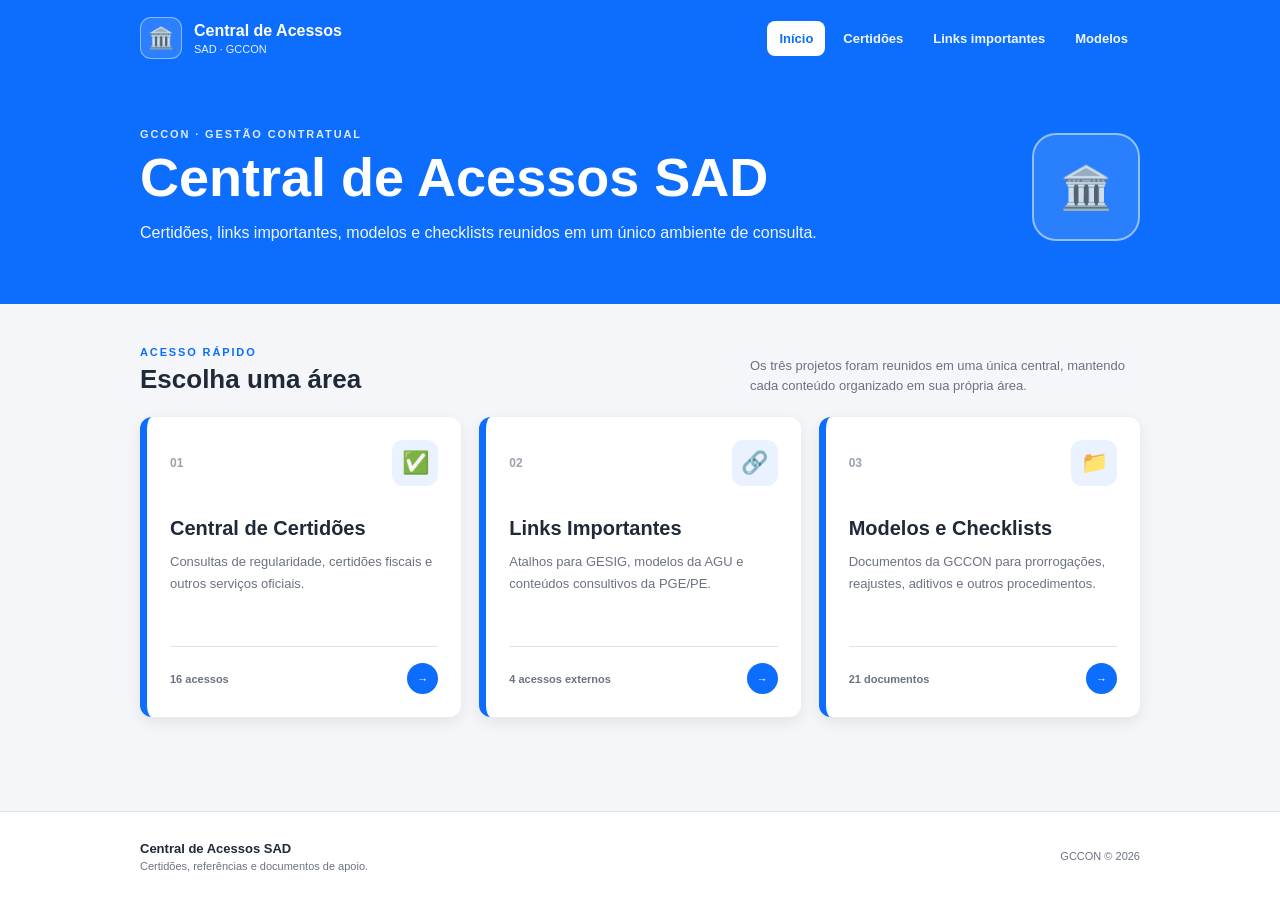
==== index.html @ d299681a "Add files via upload" ====
<!DOCTYPE html><html lang="pt-BR"><head><meta charset="UTF-8"><meta name="viewport" content="width=device-width,initial-scale=1.0"><meta name="description" content="Central unificada de acessos SAD."><title>Central de Acessos SAD</title><link rel="stylesheet" href="style.css"></head><body><header class="site-header"><div class="page-width header-inner"><a class="brand" href="index.html"><span class="brand-icon">🏛️</span><span><strong>Central de Acessos</strong><small>SAD · GCCON</small></span></a><nav class="main-nav" aria-label="Navegação principal"><a class="active" href="index.html">Início</a><a  href="certidoes.html">Certidões</a><a  href="links-importantes.html">Links importantes</a><a  href="modelos.html">Modelos</a></nav></div></header><main><section class="hero"><div class="page-width hero-inner"><div><span class="eyebrow">GCCON · Gestão Contratual</span><h1>Central de Acessos SAD</h1><p>Certidões, links importantes, modelos e checklists reunidos em um único ambiente de consulta.</p></div><div class="hero-mark" aria-hidden="true">🏛️</div></div></section><section class="page-width home-content"><div class="section-heading"><div><span class="eyebrow">Acesso rápido</span><h2>Escolha uma área</h2></div><p>Os três projetos foram reunidos em uma única central, mantendo cada conteúdo organizado em sua própria área.</p></div><div class="project-grid">
<a class="project-card" href="certidoes.html"><div class="project-top"><span class="project-number">01</span><span class="icon-box">✅</span></div><div class="project-body"><h3>Central de Certidões</h3><p>Consultas de regularidade, certidões fiscais e outros serviços oficiais.</p></div><div class="project-footer"><span>16 acessos</span><span class="round-arrow">→</span></div></a>
<a class="project-card" href="links-importantes.html"><div class="project-top"><span class="project-number">02</span><span class="icon-box">🔗</span></div><div class="project-body"><h3>Links Importantes</h3><p>Atalhos para GESIG, modelos da AGU e conteúdos consultivos da PGE/PE.</p></div><div class="project-footer"><span>4 acessos externos</span><span class="round-arrow">→</span></div></a>
<a class="project-card" href="modelos.html"><div class="project-top"><span class="project-number">03</span><span class="icon-box">📁</span></div><div class="project-body"><h3>Modelos e Checklists</h3><p>Documentos da GCCON para prorrogações, reajustes, aditivos e outros procedimentos.</p></div><div class="project-footer"><span>21 documentos</span><span class="round-arrow">→</span></div></a>
</div></section></main><footer class="site-footer"><div class="page-width footer-inner"><div><strong>Central de Acessos SAD</strong><span>Certidões, referências e documentos de apoio.</span></div><div>GCCON © 2026</div></div></footer></body></html>
---- style.css ----
:root{
  --blue:#0d6efd; --blue-dark:#0a58ca; --blue-soft:#eaf2ff;
  --bg:#f4f6fa; --surface:#fff; --text:#1f2937; --muted:#6b7280;
  --line:#dce3ed; --shadow:0 5px 15px rgba(0,0,0,.08);
  --shadow-hover:0 8px 20px rgba(13,110,253,.22);
}
*{box-sizing:border-box;margin:0;padding:0}
html{scroll-behavior:smooth}
body{min-height:100vh;display:flex;flex-direction:column;background:var(--bg);color:var(--text);font-family:"Segoe UI",Arial,sans-serif}
a{color:inherit;text-decoration:none}.page-width{width:min(1000px,calc(100% - 40px));margin-inline:auto}
.site-header{background:var(--blue);color:#fff}.header-inner{min-height:76px;display:flex;align-items:center;justify-content:space-between;gap:24px}.brand{display:flex;align-items:center;gap:12px}.brand-icon{width:42px;height:42px;display:grid;place-items:center;border:1px solid rgba(255,255,255,.45);border-radius:11px;background:rgba(255,255,255,.13);font-size:21px}.brand strong,.brand small{display:block}.brand strong{font-size:16px}.brand small{margin-top:3px;font-size:11px;opacity:.9}.main-nav{display:flex;gap:6px;align-items:center}.main-nav a{padding:10px 12px;border-radius:8px;color:#eef5ff;font-size:13px;font-weight:700;transition:.2s}.main-nav a:hover,.main-nav a.active{background:#fff;color:var(--blue)}
main{flex:1}.hero{background:var(--blue);color:#fff;padding:52px 0 58px}.hero-inner{display:flex;align-items:center;justify-content:space-between;gap:36px}.eyebrow{display:block;font-size:11px;font-weight:800;letter-spacing:.17em;text-transform:uppercase;color:var(--blue)}.hero .eyebrow{color:#dceaff}.hero h1{font-size:clamp(36px,5vw,54px);line-height:1.05;margin:9px 0 14px}.hero p{max-width:700px;font-size:16px;line-height:1.65;opacity:.94}.hero-mark{width:108px;height:108px;flex:0 0 auto;display:grid;place-items:center;border:2px solid rgba(255,255,255,.5);border-radius:24px;background:rgba(255,255,255,.12);font-size:42px}
.home-content,.listing-section,.documents-section{padding:42px 0 68px}.section-heading{display:flex;align-items:end;justify-content:space-between;gap:24px;margin-bottom:22px}.section-heading h2{font-size:26px;margin-top:6px}.section-heading p{max-width:390px;color:var(--muted);font-size:13px;line-height:1.5}.project-grid{display:grid;grid-template-columns:repeat(3,minmax(0,1fr));gap:18px}.project-card{min-height:300px;padding:23px;display:flex;flex-direction:column;background:#fff;border-radius:12px;border-left:7px solid var(--blue);box-shadow:var(--shadow);transition:.2s}.project-card:hover{transform:translateY(-4px);background:var(--blue);color:#fff;box-shadow:var(--shadow-hover)}.project-top,.project-footer,.service-top,.group-heading,.download-row,.download-info{display:flex;align-items:center}.project-top,.project-footer,.service-top,.group-heading,.download-row{justify-content:space-between;gap:14px}.project-number{font-size:12px;font-weight:800;color:#9ca3af}.icon-box{width:46px;height:46px;display:grid;place-items:center;border-radius:11px;background:var(--blue-soft);font-size:22px}.project-card:hover .icon-box{background:#fff}.project-body{margin:31px 0 24px}.project-card h3{font-size:20px;margin-bottom:11px}.project-card p{font-size:13px;line-height:1.65;color:var(--muted)}.project-card:hover p,.project-card:hover .project-number,.project-card:hover .project-footer{color:#eaf2ff}.project-footer{margin-top:auto;padding-top:16px;border-top:1px solid var(--line);font-size:11px;color:var(--muted);font-weight:700}.project-card:hover .project-footer{border-color:rgba(255,255,255,.3)}.round-arrow{width:31px;height:31px;display:grid;place-items:center;border-radius:50%;background:var(--blue);color:#fff}.project-card:hover .round-arrow{background:#fff;color:var(--blue)}
.page-intro{background:var(--blue);color:#fff;padding:31px 0 44px}.back-link{display:inline-block;margin-bottom:28px;color:#eaf2ff;font-size:12px;font-weight:700}.page-intro-row{display:flex;align-items:end;justify-content:space-between;gap:30px}.page-intro h1{font-size:clamp(34px,5vw,47px);margin:8px 0 12px}.page-intro p{max-width:690px;line-height:1.6;opacity:.93}.page-intro .eyebrow{color:#dceaff}.stat{padding:12px 15px;border:1px solid rgba(255,255,255,.45);border-radius:10px;background:rgba(255,255,255,.12);font-size:12px;font-weight:800;white-space:nowrap}
.listing-heading{display:flex;align-items:center;justify-content:space-between;gap:20px;margin-bottom:20px}.listing-heading p{color:var(--muted);font-size:12px}.service-grid{display:grid;grid-template-columns:repeat(2,minmax(0,1fr));gap:16px}.service-grid.three{grid-template-columns:repeat(3,minmax(0,1fr))}.service-card{min-height:250px;padding:20px;display:flex;flex-direction:column;background:#fff;border-radius:12px;border-left:7px solid var(--blue);box-shadow:var(--shadow);transition:.2s}.service-card:hover{transform:translateY(-3px);box-shadow:var(--shadow-hover)}.category-pill{padding:6px 9px;border:1px solid #cfe0f8;border-radius:999px;background:#f8fbff;color:var(--muted);font-size:9px;font-weight:800}.service-body{margin:21px 0 18px}.service-card h2{font-size:17px;margin-bottom:9px}.service-card p{color:var(--muted);font-size:13px;line-height:1.55}.action-button,.download-button{margin-top:auto;min-height:42px;padding:10px 14px;display:flex;align-items:center;justify-content:center;gap:7px;border:2px solid var(--blue);border-radius:9px;color:var(--blue);font-size:12px;font-weight:800;transition:.2s}.action-button:hover,.download-button:hover{background:var(--blue);color:#fff}.other-services{margin-top:30px}.other-services h2{font-size:21px;margin-bottom:14px}.other-group{margin-top:26px}.other-group h3{font-size:17px;margin-bottom:12px;color:var(--blue-dark)}
.documents-section{display:grid;gap:28px}.document-group{padding:21px;background:#fff;border-radius:14px;border:1px solid var(--line);box-shadow:var(--shadow)}.group-heading{margin-bottom:16px}.group-heading h2{font-size:20px}.count-pill{padding:6px 9px;border-radius:999px;background:var(--blue-soft);color:var(--blue);font-size:10px;font-weight:800}.download-list{display:grid;gap:10px}.download-row{min-height:76px;padding:13px 14px;border:1px solid #e5e7eb;border-radius:10px;background:#fbfdff}.download-info{min-width:0;gap:12px}.file-icon{width:39px;height:39px;display:grid;place-items:center;flex:0 0 auto;border-radius:9px;background:var(--blue-soft);font-size:18px}.download-row h3{font-size:13px;line-height:1.35;margin-bottom:4px}.file-type{color:var(--blue);font-size:9px;font-weight:800}.download-button{min-width:104px;margin:0;flex:0 0 auto}
.site-footer{margin-top:auto;background:#fff;border-top:1px solid var(--line)}.footer-inner{min-height:88px;display:flex;align-items:center;justify-content:space-between;gap:20px;color:var(--muted);font-size:11px}.footer-inner strong,.footer-inner span{display:block}.footer-inner strong{color:var(--text);font-size:13px;margin-bottom:4px}
@media(max-width:850px){.header-inner{padding:13px 0;align-items:flex-start;flex-direction:column}.main-nav{width:100%;overflow-x:auto}.main-nav a{white-space:nowrap}.project-grid,.service-grid.three{grid-template-columns:repeat(2,minmax(0,1fr))}.project-card:last-child{grid-column:1/-1}.hero-mark{display:none}}
@media(max-width:620px){.page-width{width:min(100% - 24px,1000px)}.hero{padding:38px 0 43px}.hero h1{font-size:37px}.section-heading,.listing-heading,.page-intro-row{align-items:flex-start;flex-direction:column}.project-grid,.service-grid,.service-grid.three{grid-template-columns:1fr}.project-card:last-child{grid-column:auto}.download-row{align-items:stretch;flex-direction:column}.download-button{width:100%}.footer-inner{padding:21px 0;align-items:flex-start;flex-direction:column;justify-content:center}}
@media(prefers-reduced-motion:reduce){*{scroll-behavior:auto!important;transition:none!important}}
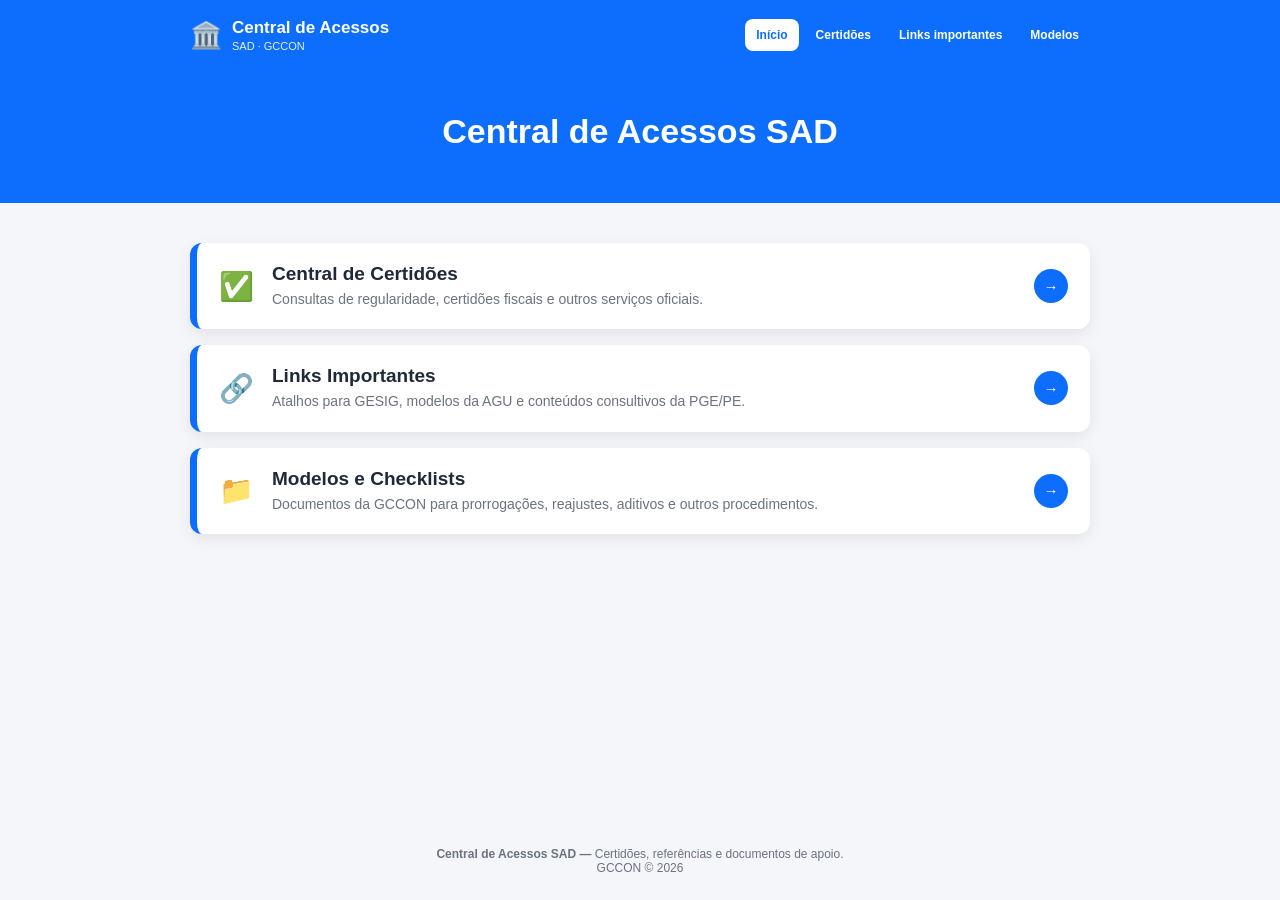
==== commit 28d6a8d7: "Add files via upload" ====
--- a/index.html
+++ b/index.html
@@ -1,4 +1,4 @@
-<!DOCTYPE html><html lang="pt-BR"><head><meta charset="UTF-8"><meta name="viewport" content="width=device-width,initial-scale=1.0"><meta name="description" content="Central unificada de acessos SAD."><title>Central de Acessos SAD</title><link rel="stylesheet" href="style.css"></head><body><header class="site-header"><div class="page-width header-inner"><a class="brand" href="index.html"><span class="brand-icon">🏛️</span><span><strong>Central de Acessos</strong><small>SAD · GCCON</small></span></a><nav class="main-nav" aria-label="Navegação principal"><a class="active" href="index.html">Início</a><a  href="certidoes.html">Certidões</a><a  href="links-importantes.html">Links importantes</a><a  href="modelos.html">Modelos</a></nav></div></header><main><section class="hero"><div class="page-width hero-inner"><div><span class="eyebrow">GCCON · Gestão Contratual</span><h1>Central de Acessos SAD</h1><p>Certidões, links importantes, modelos e checklists reunidos em um único ambiente de consulta.</p></div><div class="hero-mark" aria-hidden="true">🏛️</div></div></section><section class="page-width home-content"><div class="section-heading"><div><span class="eyebrow">Acesso rápido</span><h2>Escolha uma área</h2></div><p>Os três projetos foram reunidos em uma única central, mantendo cada conteúdo organizado em sua própria área.</p></div><div class="project-grid">
+<!DOCTYPE html><html lang="pt-BR"><head><meta charset="UTF-8"><meta name="viewport" content="width=device-width,initial-scale=1.0"><meta name="description" content="Central unificada de acessos SAD."><title>Central de Acessos SAD</title><link rel="stylesheet" href="style.css"></head><body><header class="site-header"><div class="page-width header-inner"><a class="brand" href="index.html"><span class="brand-icon">🏛️</span><span><strong>Central de Acessos</strong><small>SAD · GCCON</small></span></a><nav class="main-nav" aria-label="Navegação principal"><a class="active" href="index.html">Início</a><a  href="certidoes.html">Certidões</a><a  href="links-importantes.html">Links importantes</a><a  href="modelos.html">Modelos</a></nav></div></header><main><section class="hero"><div class="page-width hero-inner"><div><span class="eyebrow">GCCON · Gestão Contratual</span><h1>Central de Acessos SAD</h1></div><div class="hero-mark" aria-hidden="true">🏛️</div></div></section><section class="page-width home-content"><div class="project-grid">
 <a class="project-card" href="certidoes.html"><div class="project-top"><span class="project-number">01</span><span class="icon-box">✅</span></div><div class="project-body"><h3>Central de Certidões</h3><p>Consultas de regularidade, certidões fiscais e outros serviços oficiais.</p></div><div class="project-footer"><span>16 acessos</span><span class="round-arrow">→</span></div></a>
 <a class="project-card" href="links-importantes.html"><div class="project-top"><span class="project-number">02</span><span class="icon-box">🔗</span></div><div class="project-body"><h3>Links Importantes</h3><p>Atalhos para GESIG, modelos da AGU e conteúdos consultivos da PGE/PE.</p></div><div class="project-footer"><span>4 acessos externos</span><span class="round-arrow">→</span></div></a>
 <a class="project-card" href="modelos.html"><div class="project-top"><span class="project-number">03</span><span class="icon-box">📁</span></div><div class="project-body"><h3>Modelos e Checklists</h3><p>Documentos da GCCON para prorrogações, reajustes, aditivos e outros procedimentos.</p></div><div class="project-footer"><span>21 documentos</span><span class="round-arrow">→</span></div></a>
--- a/style.css
+++ b/style.css
@@ -1,21 +1,11 @@
-
-:root{
-  --blue:#0d6efd; --blue-dark:#0a58ca; --blue-soft:#eaf2ff;
-  --bg:#f4f6fa; --surface:#fff; --text:#1f2937; --muted:#6b7280;
-  --line:#dce3ed; --shadow:0 5px 15px rgba(0,0,0,.08);
-  --shadow-hover:0 8px 20px rgba(13,110,253,.22);
-}
-*{box-sizing:border-box;margin:0;padding:0}
-html{scroll-behavior:smooth}
-body{min-height:100vh;display:flex;flex-direction:column;background:var(--bg);color:var(--text);font-family:"Segoe UI",Arial,sans-serif}
-a{color:inherit;text-decoration:none}.page-width{width:min(1000px,calc(100% - 40px));margin-inline:auto}
-.site-header{background:var(--blue);color:#fff}.header-inner{min-height:76px;display:flex;align-items:center;justify-content:space-between;gap:24px}.brand{display:flex;align-items:center;gap:12px}.brand-icon{width:42px;height:42px;display:grid;place-items:center;border:1px solid rgba(255,255,255,.45);border-radius:11px;background:rgba(255,255,255,.13);font-size:21px}.brand strong,.brand small{display:block}.brand strong{font-size:16px}.brand small{margin-top:3px;font-size:11px;opacity:.9}.main-nav{display:flex;gap:6px;align-items:center}.main-nav a{padding:10px 12px;border-radius:8px;color:#eef5ff;font-size:13px;font-weight:700;transition:.2s}.main-nav a:hover,.main-nav a.active{background:#fff;color:var(--blue)}
-main{flex:1}.hero{background:var(--blue);color:#fff;padding:52px 0 58px}.hero-inner{display:flex;align-items:center;justify-content:space-between;gap:36px}.eyebrow{display:block;font-size:11px;font-weight:800;letter-spacing:.17em;text-transform:uppercase;color:var(--blue)}.hero .eyebrow{color:#dceaff}.hero h1{font-size:clamp(36px,5vw,54px);line-height:1.05;margin:9px 0 14px}.hero p{max-width:700px;font-size:16px;line-height:1.65;opacity:.94}.hero-mark{width:108px;height:108px;flex:0 0 auto;display:grid;place-items:center;border:2px solid rgba(255,255,255,.5);border-radius:24px;background:rgba(255,255,255,.12);font-size:42px}
-.home-content,.listing-section,.documents-section{padding:42px 0 68px}.section-heading{display:flex;align-items:end;justify-content:space-between;gap:24px;margin-bottom:22px}.section-heading h2{font-size:26px;margin-top:6px}.section-heading p{max-width:390px;color:var(--muted);font-size:13px;line-height:1.5}.project-grid{display:grid;grid-template-columns:repeat(3,minmax(0,1fr));gap:18px}.project-card{min-height:300px;padding:23px;display:flex;flex-direction:column;background:#fff;border-radius:12px;border-left:7px solid var(--blue);box-shadow:var(--shadow);transition:.2s}.project-card:hover{transform:translateY(-4px);background:var(--blue);color:#fff;box-shadow:var(--shadow-hover)}.project-top,.project-footer,.service-top,.group-heading,.download-row,.download-info{display:flex;align-items:center}.project-top,.project-footer,.service-top,.group-heading,.download-row{justify-content:space-between;gap:14px}.project-number{font-size:12px;font-weight:800;color:#9ca3af}.icon-box{width:46px;height:46px;display:grid;place-items:center;border-radius:11px;background:var(--blue-soft);font-size:22px}.project-card:hover .icon-box{background:#fff}.project-body{margin:31px 0 24px}.project-card h3{font-size:20px;margin-bottom:11px}.project-card p{font-size:13px;line-height:1.65;color:var(--muted)}.project-card:hover p,.project-card:hover .project-number,.project-card:hover .project-footer{color:#eaf2ff}.project-footer{margin-top:auto;padding-top:16px;border-top:1px solid var(--line);font-size:11px;color:var(--muted);font-weight:700}.project-card:hover .project-footer{border-color:rgba(255,255,255,.3)}.round-arrow{width:31px;height:31px;display:grid;place-items:center;border-radius:50%;background:var(--blue);color:#fff}.project-card:hover .round-arrow{background:#fff;color:var(--blue)}
-.page-intro{background:var(--blue);color:#fff;padding:31px 0 44px}.back-link{display:inline-block;margin-bottom:28px;color:#eaf2ff;font-size:12px;font-weight:700}.page-intro-row{display:flex;align-items:end;justify-content:space-between;gap:30px}.page-intro h1{font-size:clamp(34px,5vw,47px);margin:8px 0 12px}.page-intro p{max-width:690px;line-height:1.6;opacity:.93}.page-intro .eyebrow{color:#dceaff}.stat{padding:12px 15px;border:1px solid rgba(255,255,255,.45);border-radius:10px;background:rgba(255,255,255,.12);font-size:12px;font-weight:800;white-space:nowrap}
-.listing-heading{display:flex;align-items:center;justify-content:space-between;gap:20px;margin-bottom:20px}.listing-heading p{color:var(--muted);font-size:12px}.service-grid{display:grid;grid-template-columns:repeat(2,minmax(0,1fr));gap:16px}.service-grid.three{grid-template-columns:repeat(3,minmax(0,1fr))}.service-card{min-height:250px;padding:20px;display:flex;flex-direction:column;background:#fff;border-radius:12px;border-left:7px solid var(--blue);box-shadow:var(--shadow);transition:.2s}.service-card:hover{transform:translateY(-3px);box-shadow:var(--shadow-hover)}.category-pill{padding:6px 9px;border:1px solid #cfe0f8;border-radius:999px;background:#f8fbff;color:var(--muted);font-size:9px;font-weight:800}.service-body{margin:21px 0 18px}.service-card h2{font-size:17px;margin-bottom:9px}.service-card p{color:var(--muted);font-size:13px;line-height:1.55}.action-button,.download-button{margin-top:auto;min-height:42px;padding:10px 14px;display:flex;align-items:center;justify-content:center;gap:7px;border:2px solid var(--blue);border-radius:9px;color:var(--blue);font-size:12px;font-weight:800;transition:.2s}.action-button:hover,.download-button:hover{background:var(--blue);color:#fff}.other-services{margin-top:30px}.other-services h2{font-size:21px;margin-bottom:14px}.other-group{margin-top:26px}.other-group h3{font-size:17px;margin-bottom:12px;color:var(--blue-dark)}
-.documents-section{display:grid;gap:28px}.document-group{padding:21px;background:#fff;border-radius:14px;border:1px solid var(--line);box-shadow:var(--shadow)}.group-heading{margin-bottom:16px}.group-heading h2{font-size:20px}.count-pill{padding:6px 9px;border-radius:999px;background:var(--blue-soft);color:var(--blue);font-size:10px;font-weight:800}.download-list{display:grid;gap:10px}.download-row{min-height:76px;padding:13px 14px;border:1px solid #e5e7eb;border-radius:10px;background:#fbfdff}.download-info{min-width:0;gap:12px}.file-icon{width:39px;height:39px;display:grid;place-items:center;flex:0 0 auto;border-radius:9px;background:var(--blue-soft);font-size:18px}.download-row h3{font-size:13px;line-height:1.35;margin-bottom:4px}.file-type{color:var(--blue);font-size:9px;font-weight:800}.download-button{min-width:104px;margin:0;flex:0 0 auto}
-.site-footer{margin-top:auto;background:#fff;border-top:1px solid var(--line)}.footer-inner{min-height:88px;display:flex;align-items:center;justify-content:space-between;gap:20px;color:var(--muted);font-size:11px}.footer-inner strong,.footer-inner span{display:block}.footer-inner strong{color:var(--text);font-size:13px;margin-bottom:4px}
-@media(max-width:850px){.header-inner{padding:13px 0;align-items:flex-start;flex-direction:column}.main-nav{width:100%;overflow-x:auto}.main-nav a{white-space:nowrap}.project-grid,.service-grid.three{grid-template-columns:repeat(2,minmax(0,1fr))}.project-card:last-child{grid-column:1/-1}.hero-mark{display:none}}
-@media(max-width:620px){.page-width{width:min(100% - 24px,1000px)}.hero{padding:38px 0 43px}.hero h1{font-size:37px}.section-heading,.listing-heading,.page-intro-row{align-items:flex-start;flex-direction:column}.project-grid,.service-grid,.service-grid.three{grid-template-columns:1fr}.project-card:last-child{grid-column:auto}.download-row{align-items:stretch;flex-direction:column}.download-button{width:100%}.footer-inner{padding:21px 0;align-items:flex-start;flex-direction:column;justify-content:center}}
-@media(prefers-reduced-motion:reduce){*{scroll-behavior:auto!important;transition:none!important}}
+*{margin:0;padding:0;box-sizing:border-box}
+body{min-height:100vh;background:#f4f6fa;color:#1f2937;font-family:"Segoe UI",Arial,sans-serif;display:flex;flex-direction:column}
+a{text-decoration:none;color:inherit}.page-width{width:900px;max-width:calc(100% - 40px);margin:0 auto}
+.site-header{background:#0d6efd;color:#fff;text-align:center}.header-inner{min-height:auto;padding:18px 0;display:flex;align-items:center;justify-content:space-between;gap:22px}.brand{display:flex;align-items:center;gap:10px;text-align:left}.brand-icon{font-size:26px}.brand strong,.brand small{display:block}.brand strong{font-size:17px}.brand small{font-size:11px;opacity:.9;margin-top:2px}.main-nav{display:flex;gap:6px;flex-wrap:wrap}.main-nav a{padding:9px 11px;border-radius:8px;color:#fff;font-size:12px;font-weight:600}.main-nav a:hover,.main-nav a.active{background:#fff;color:#0d6efd}
+main{flex:1}.hero,.page-intro{background:#0d6efd;color:#fff;text-align:center}.hero{padding:42px 20px}.hero-inner{display:block}.hero-mark{display:none}.eyebrow{display:none}.hero h1,.page-intro h1{font-size:34px;margin-bottom:10px}.hero p,.page-intro p{font-size:17px;line-height:1.5;opacity:.95;max-width:760px;margin:auto}.page-intro{padding:34px 20px}.page-intro-row{display:block}.back-link{display:inline-block;margin-bottom:20px;color:#fff;font-size:13px}.stat{display:inline-block;margin-top:16px;padding:8px 12px;border:1px solid rgba(255,255,255,.55);border-radius:8px;font-size:12px}
+.home-content,.listing-section,.documents-section{width:900px;max-width:calc(100% - 40px);margin:40px auto;padding:0}.section-heading,.listing-heading{display:block;margin-bottom:22px}.section-heading h2,.listing-heading h2{font-size:24px;margin-bottom:7px}.section-heading p,.listing-heading p{color:#6b7280;font-size:14px;line-height:1.5;max-width:none}
+.project-grid,.service-grid,.service-grid.three{display:flex;flex-direction:column;gap:16px}.project-card,.service-card{min-height:0;display:flex;align-items:center;gap:18px;background:#fff;color:#1f2937;padding:20px 22px;border-radius:12px;border:0;border-left:7px solid #0d6efd;box-shadow:0 5px 15px rgba(0,0,0,.08);transition:transform .2s ease,background .2s ease,color .2s ease,box-shadow .2s ease}.project-card:hover,.service-card:hover{transform:translateY(-3px);background:#0d6efd;color:#fff;box-shadow:0 8px 20px rgba(13,110,253,.22)}.project-top,.service-top{flex:0 0 auto}.project-number,.category-pill{display:none}.icon-box{width:42px;min-width:42px;height:auto;background:transparent;font-size:28px;text-align:center}.project-card:hover .icon-box{background:transparent}.project-body,.service-body{margin:0;flex:1}.project-card h3,.service-card h2{font-size:19px;margin-bottom:4px}.project-card p,.service-card p{font-size:14px;color:#6b7280;line-height:1.45}.project-card:hover p,.service-card:hover p{color:#eaf2ff}.project-footer{margin:0;padding:0;border:0;color:#6b7280;font-size:0}.project-card:hover .project-footer{border:0}.round-arrow{width:34px;height:34px;background:#0d6efd;color:#fff;border-radius:50%;display:grid;place-items:center;font-size:15px}.project-card:hover .round-arrow{background:#fff;color:#0d6efd}.action-button{margin:0 0 0 auto;min-width:120px;padding:11px 14px;border:2px solid #0d6efd;border-radius:9px;color:#0d6efd;font-size:12px;font-weight:700;text-align:center}.service-card:hover .action-button{background:#fff;color:#0d6efd;border-color:#fff}
+.other-services{margin-top:36px}.other-services h2{font-size:22px;margin-bottom:16px}.other-group{margin-top:28px}.other-group h3{font-size:18px;margin-bottom:13px;padding-bottom:9px;border-bottom:2px solid #dce3ed;color:#1f2937}
+.documents-section{display:block}.document-group{margin-bottom:28px;padding:0;background:transparent;border:0;box-shadow:none}.group-heading{display:flex;align-items:center;justify-content:space-between;margin-bottom:14px;padding-bottom:10px;border-bottom:2px solid #dce3ed}.group-heading h2{font-size:22px}.count-pill{background:#eaf2ff;color:#0d6efd;padding:6px 9px;border-radius:999px;font-size:10px;font-weight:700}.download-list{display:flex;flex-direction:column;gap:16px}.download-row{display:flex;align-items:center;gap:18px;background:#fff;padding:18px 20px;border:0;border-left:7px solid #0d6efd;border-radius:12px;box-shadow:0 5px 15px rgba(0,0,0,.08);transition:.2s}.download-row:hover{transform:translateY(-3px);box-shadow:0 8px 20px rgba(13,110,253,.22)}.download-info{display:flex;align-items:center;gap:15px;flex:1;min-width:0}.file-icon{width:42px;min-width:42px;height:auto;background:transparent;font-size:26px;text-align:center}.download-row h3{font-size:16px;margin-bottom:4px}.file-type{font-size:11px;color:#6b7280}.download-button{min-width:110px;padding:11px 14px;border:2px solid #0d6efd;border-radius:9px;color:#0d6efd;font-size:12px;font-weight:700;text-align:center}.download-button:hover{background:#0d6efd;color:#fff}
+.site-footer{margin-top:auto;background:transparent;border:0;text-align:center;color:#6b7280;padding:25px}.footer-inner{min-height:0;display:block;font-size:12px}.footer-inner strong,.footer-inner span{display:inline}.footer-inner strong{font-size:12px;color:#6b7280;margin:0}.footer-inner strong:after{content:" — "}
+@media(max-width:700px){.page-width,.home-content,.listing-section,.documents-section{max-width:calc(100% - 24px)}.header-inner{padding:14px 0;align-items:flex-start;flex-direction:column}.main-nav{width:100%;overflow-x:auto;flex-wrap:nowrap}.main-nav a{white-space:nowrap}.hero{padding:30px 15px}.hero h1,.page-intro h1{font-size:27px}.hero p,.page-intro p{font-size:15px}.home-content,.listing-section,.documents-section{margin-top:25px}.project-card,.service-card{padding:17px}.project-card h3,.service-card h2{font-size:17px}.icon-box{width:34px;min-width:34px;font-size:24px}.action-button{display:none}.download-row{align-items:flex-start;flex-wrap:wrap}.download-button{width:100%}.footer-inner strong,.footer-inner span{display:block}.footer-inner strong:after{content:""}}
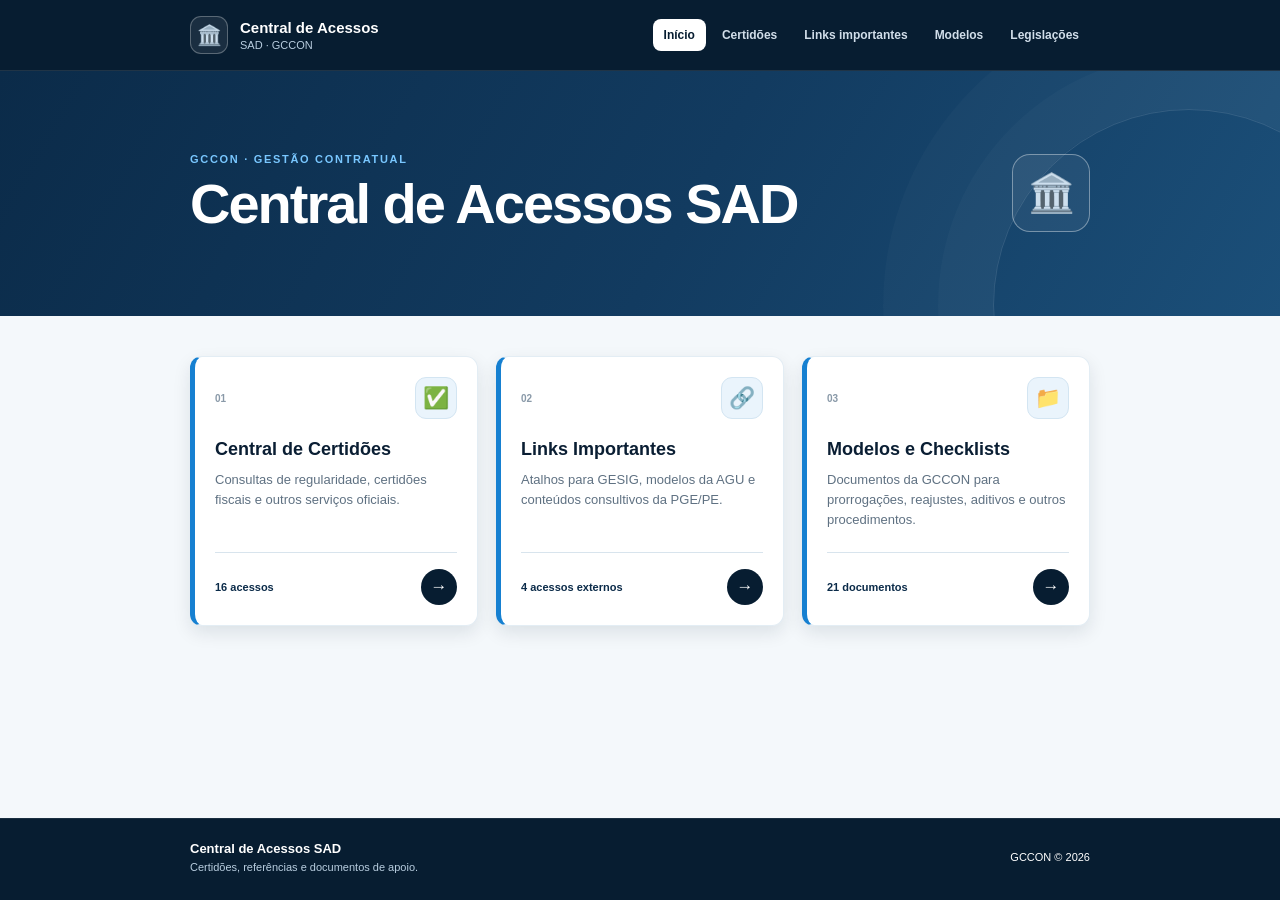
==== commit dcd46a98: "Add files via upload" ====
--- a/index.html
+++ b/index.html
@@ -1,4 +1,4 @@
-<!DOCTYPE html><html lang="pt-BR"><head><meta charset="UTF-8"><meta name="viewport" content="width=device-width,initial-scale=1.0"><meta name="description" content="Central unificada de acessos SAD."><title>Central de Acessos SAD</title><link rel="stylesheet" href="style.css"></head><body><header class="site-header"><div class="page-width header-inner"><a class="brand" href="index.html"><span class="brand-icon">🏛️</span><span><strong>Central de Acessos</strong><small>SAD · GCCON</small></span></a><nav class="main-nav" aria-label="Navegação principal"><a class="active" href="index.html">Início</a><a  href="certidoes.html">Certidões</a><a  href="links-importantes.html">Links importantes</a><a  href="modelos.html">Modelos</a></nav></div></header><main><section class="hero"><div class="page-width hero-inner"><div><span class="eyebrow">GCCON · Gestão Contratual</span><h1>Central de Acessos SAD</h1></div><div class="hero-mark" aria-hidden="true">🏛️</div></div></section><section class="page-width home-content"><div class="project-grid">
+<!DOCTYPE html><html lang="pt-BR"><head><meta charset="UTF-8"><meta name="viewport" content="width=device-width,initial-scale=1.0"><meta name="description" content="Central unificada de acessos SAD."><title>Central de Acessos SAD</title><link rel="stylesheet" href="style.css"></head><body><header class="site-header"><div class="page-width header-inner"><a class="brand" href="index.html"><span class="brand-icon">🏛️</span><span><strong>Central de Acessos</strong><small>SAD · GCCON</small></span></a><nav class="main-nav" aria-label="Navegação principal"><a class="active" href="index.html">Início</a><a  href="certidoes.html">Certidões</a><a  href="links-importantes.html">Links importantes</a><a  href="modelos.html">Modelos</a><a href="https://docs.google.com/document/d/1Scb9C1qWNrUcBOqOeS8YR20FiJjlI9TKXhYJh_ZN8IU/edit?tab=t.0" target="_blank" rel="noopener noreferrer">Legislações</a></nav></div></header><main><section class="hero"><div class="page-width hero-inner"><div><span class="eyebrow">GCCON · Gestão Contratual</span><h1>Central de Acessos SAD</h1></div><div class="hero-mark" aria-hidden="true">🏛️</div></div></section><section class="page-width home-content"><div class="project-grid">
 <a class="project-card" href="certidoes.html"><div class="project-top"><span class="project-number">01</span><span class="icon-box">✅</span></div><div class="project-body"><h3>Central de Certidões</h3><p>Consultas de regularidade, certidões fiscais e outros serviços oficiais.</p></div><div class="project-footer"><span>16 acessos</span><span class="round-arrow">→</span></div></a>
 <a class="project-card" href="links-importantes.html"><div class="project-top"><span class="project-number">02</span><span class="icon-box">🔗</span></div><div class="project-body"><h3>Links Importantes</h3><p>Atalhos para GESIG, modelos da AGU e conteúdos consultivos da PGE/PE.</p></div><div class="project-footer"><span>4 acessos externos</span><span class="round-arrow">→</span></div></a>
 <a class="project-card" href="modelos.html"><div class="project-top"><span class="project-number">03</span><span class="icon-box">📁</span></div><div class="project-body"><h3>Modelos e Checklists</h3><p>Documentos da GCCON para prorrogações, reajustes, aditivos e outros procedimentos.</p></div><div class="project-footer"><span>21 documentos</span><span class="round-arrow">→</span></div></a>
--- a/style.css
+++ b/style.css
@@ -1,11 +1,78 @@
-*{margin:0;padding:0;box-sizing:border-box}
-body{min-height:100vh;background:#f4f6fa;color:#1f2937;font-family:"Segoe UI",Arial,sans-serif;display:flex;flex-direction:column}
-a{text-decoration:none;color:inherit}.page-width{width:900px;max-width:calc(100% - 40px);margin:0 auto}
-.site-header{background:#0d6efd;color:#fff;text-align:center}.header-inner{min-height:auto;padding:18px 0;display:flex;align-items:center;justify-content:space-between;gap:22px}.brand{display:flex;align-items:center;gap:10px;text-align:left}.brand-icon{font-size:26px}.brand strong,.brand small{display:block}.brand strong{font-size:17px}.brand small{font-size:11px;opacity:.9;margin-top:2px}.main-nav{display:flex;gap:6px;flex-wrap:wrap}.main-nav a{padding:9px 11px;border-radius:8px;color:#fff;font-size:12px;font-weight:600}.main-nav a:hover,.main-nav a.active{background:#fff;color:#0d6efd}
-main{flex:1}.hero,.page-intro{background:#0d6efd;color:#fff;text-align:center}.hero{padding:42px 20px}.hero-inner{display:block}.hero-mark{display:none}.eyebrow{display:none}.hero h1,.page-intro h1{font-size:34px;margin-bottom:10px}.hero p,.page-intro p{font-size:17px;line-height:1.5;opacity:.95;max-width:760px;margin:auto}.page-intro{padding:34px 20px}.page-intro-row{display:block}.back-link{display:inline-block;margin-bottom:20px;color:#fff;font-size:13px}.stat{display:inline-block;margin-top:16px;padding:8px 12px;border:1px solid rgba(255,255,255,.55);border-radius:8px;font-size:12px}
-.home-content,.listing-section,.documents-section{width:900px;max-width:calc(100% - 40px);margin:40px auto;padding:0}.section-heading,.listing-heading{display:block;margin-bottom:22px}.section-heading h2,.listing-heading h2{font-size:24px;margin-bottom:7px}.section-heading p,.listing-heading p{color:#6b7280;font-size:14px;line-height:1.5;max-width:none}
-.project-grid,.service-grid,.service-grid.three{display:flex;flex-direction:column;gap:16px}.project-card,.service-card{min-height:0;display:flex;align-items:center;gap:18px;background:#fff;color:#1f2937;padding:20px 22px;border-radius:12px;border:0;border-left:7px solid #0d6efd;box-shadow:0 5px 15px rgba(0,0,0,.08);transition:transform .2s ease,background .2s ease,color .2s ease,box-shadow .2s ease}.project-card:hover,.service-card:hover{transform:translateY(-3px);background:#0d6efd;color:#fff;box-shadow:0 8px 20px rgba(13,110,253,.22)}.project-top,.service-top{flex:0 0 auto}.project-number,.category-pill{display:none}.icon-box{width:42px;min-width:42px;height:auto;background:transparent;font-size:28px;text-align:center}.project-card:hover .icon-box{background:transparent}.project-body,.service-body{margin:0;flex:1}.project-card h3,.service-card h2{font-size:19px;margin-bottom:4px}.project-card p,.service-card p{font-size:14px;color:#6b7280;line-height:1.45}.project-card:hover p,.service-card:hover p{color:#eaf2ff}.project-footer{margin:0;padding:0;border:0;color:#6b7280;font-size:0}.project-card:hover .project-footer{border:0}.round-arrow{width:34px;height:34px;background:#0d6efd;color:#fff;border-radius:50%;display:grid;place-items:center;font-size:15px}.project-card:hover .round-arrow{background:#fff;color:#0d6efd}.action-button{margin:0 0 0 auto;min-width:120px;padding:11px 14px;border:2px solid #0d6efd;border-radius:9px;color:#0d6efd;font-size:12px;font-weight:700;text-align:center}.service-card:hover .action-button{background:#fff;color:#0d6efd;border-color:#fff}
-.other-services{margin-top:36px}.other-services h2{font-size:22px;margin-bottom:16px}.other-group{margin-top:28px}.other-group h3{font-size:18px;margin-bottom:13px;padding-bottom:9px;border-bottom:2px solid #dce3ed;color:#1f2937}
-.documents-section{display:block}.document-group{margin-bottom:28px;padding:0;background:transparent;border:0;box-shadow:none}.group-heading{display:flex;align-items:center;justify-content:space-between;margin-bottom:14px;padding-bottom:10px;border-bottom:2px solid #dce3ed}.group-heading h2{font-size:22px}.count-pill{background:#eaf2ff;color:#0d6efd;padding:6px 9px;border-radius:999px;font-size:10px;font-weight:700}.download-list{display:flex;flex-direction:column;gap:16px}.download-row{display:flex;align-items:center;gap:18px;background:#fff;padding:18px 20px;border:0;border-left:7px solid #0d6efd;border-radius:12px;box-shadow:0 5px 15px rgba(0,0,0,.08);transition:.2s}.download-row:hover{transform:translateY(-3px);box-shadow:0 8px 20px rgba(13,110,253,.22)}.download-info{display:flex;align-items:center;gap:15px;flex:1;min-width:0}.file-icon{width:42px;min-width:42px;height:auto;background:transparent;font-size:26px;text-align:center}.download-row h3{font-size:16px;margin-bottom:4px}.file-type{font-size:11px;color:#6b7280}.download-button{min-width:110px;padding:11px 14px;border:2px solid #0d6efd;border-radius:9px;color:#0d6efd;font-size:12px;font-weight:700;text-align:center}.download-button:hover{background:#0d6efd;color:#fff}
-.site-footer{margin-top:auto;background:transparent;border:0;text-align:center;color:#6b7280;padding:25px}.footer-inner{min-height:0;display:block;font-size:12px}.footer-inner strong,.footer-inner span{display:inline}.footer-inner strong{font-size:12px;color:#6b7280;margin:0}.footer-inner strong:after{content:" — "}
-@media(max-width:700px){.page-width,.home-content,.listing-section,.documents-section{max-width:calc(100% - 24px)}.header-inner{padding:14px 0;align-items:flex-start;flex-direction:column}.main-nav{width:100%;overflow-x:auto;flex-wrap:nowrap}.main-nav a{white-space:nowrap}.hero{padding:30px 15px}.hero h1,.page-intro h1{font-size:27px}.hero p,.page-intro p{font-size:15px}.home-content,.listing-section,.documents-section{margin-top:25px}.project-card,.service-card{padding:17px}.project-card h3,.service-card h2{font-size:17px}.icon-box{width:34px;min-width:34px;font-size:24px}.action-button{display:none}.download-row{align-items:flex-start;flex-wrap:wrap}.download-button{width:100%}.footer-inner strong,.footer-inner span{display:block}.footer-inner strong:after{content:""}}
+:root{
+  --navy:#071d31;
+  --navy-2:#0b2b49;
+  --hero:#123b60;
+  --hero-2:#1b4f79;
+  --blue:#1677c8;
+  --blue-soft:#eaf4fc;
+  --border:#1680d1;
+  --text:#0a1e33;
+  --muted:#5f7182;
+  --line:#d8e4ed;
+  --bg:#f4f8fb;
+  --white:#fff;
+}
+*{box-sizing:border-box;margin:0;padding:0}
+html{scroll-behavior:smooth}
+body{min-height:100vh;display:flex;flex-direction:column;background:var(--bg);color:var(--text);font-family:Arial,Helvetica,sans-serif;-webkit-font-smoothing:antialiased}
+a{text-decoration:none;color:inherit}
+.page-width{width:min(900px,calc(100% - 40px));margin:0 auto}
+
+/* Header */
+.site-header{position:relative;z-index:20;background:var(--navy);color:#fff;border-bottom:1px solid rgba(255,255,255,.10)}
+.header-inner{min-height:70px;display:flex;align-items:center;justify-content:space-between;gap:24px}
+.brand{display:flex;align-items:center;gap:12px}
+.brand-icon{width:38px;height:38px;display:grid;place-items:center;border:1px solid rgba(255,255,255,.28);border-radius:11px;background:rgba(255,255,255,.08);font-size:20px}
+.brand strong,.brand small{display:block}.brand strong{font-size:15px}.brand small{margin-top:3px;color:#b9cee0;font-size:11px}
+.main-nav{display:flex;align-items:center;gap:5px;flex-wrap:wrap}
+.main-nav a{padding:9px 11px;border-radius:8px;color:#d1deea;font-size:12px;font-weight:700;transition:.2s}
+.main-nav a:hover,.main-nav a.active{background:#fff;color:var(--navy)}
+
+main{flex:1}
+/* Hero – same layout as original home, dark palette */
+.hero,.page-intro{position:relative;overflow:hidden;background:linear-gradient(120deg,var(--navy-2) 0%,var(--hero) 54%,var(--hero-2) 100%);color:#fff}
+.hero::after,.page-intro::after{content:"";position:absolute;right:-105px;bottom:-185px;width:390px;height:390px;border:1px solid rgba(255,255,255,.12);border-radius:50%;box-shadow:0 0 0 55px rgba(255,255,255,.025),0 0 0 110px rgba(255,255,255,.018);pointer-events:none}
+.hero{min-height:245px;padding:48px 20px;display:flex;align-items:center}
+.hero-inner{position:relative;z-index:2;display:flex;align-items:center;justify-content:space-between;gap:30px}
+.eyebrow{display:block;margin-bottom:10px;color:#79c7ff;font-size:11px;font-weight:800;letter-spacing:1.7px;text-transform:uppercase}
+.hero h1{margin:0;color:#fff;font-size:clamp(40px,5vw,56px);line-height:1.05;letter-spacing:-2px}
+.hero-mark{width:78px;height:78px;display:grid;place-items:center;flex-shrink:0;border:1px solid rgba(255,255,255,.38);border-radius:18px;background:rgba(255,255,255,.06);font-size:38px}
+.page-intro{padding:38px 20px 42px}
+.page-intro>.page-width{position:relative;z-index:2}
+.back-link{display:inline-block;margin-bottom:20px;color:#c9dcea;font-size:12px;font-weight:700}.back-link:hover{color:#fff}
+.page-intro-row{display:flex;align-items:flex-end;justify-content:space-between;gap:25px}
+.page-intro h1{margin:0 0 10px;color:#fff;font-size:clamp(32px,4vw,46px);letter-spacing:-1px}
+.page-intro p{max-width:620px;color:#d9e7f2;font-size:14px;line-height:1.55}
+.stat{padding:7px 11px;border:1px solid rgba(255,255,255,.32);border-radius:999px;background:rgba(255,255,255,.07);color:#fff;font-size:11px;font-weight:700;white-space:nowrap}
+
+/* Home cards: same 3-card structure */
+.home-content{width:min(900px,calc(100% - 40px));margin:40px auto 65px;padding:0}
+.project-grid{display:grid;grid-template-columns:repeat(3,minmax(0,1fr));gap:18px}
+.project-card{min-height:270px;padding:20px;display:flex;flex-direction:column;border-left:5px solid var(--border);border-top:1px solid #e3edf4;border-right:1px solid #e3edf4;border-bottom:1px solid #e3edf4;border-radius:12px;background:#fff;box-shadow:0 7px 18px rgba(7,29,49,.10);transition:.2s}
+.project-card:hover{transform:translateY(-4px);box-shadow:0 13px 28px rgba(7,29,49,.16)}
+.project-top{display:flex;align-items:center;justify-content:space-between;gap:18px}.project-number{color:#8999a8;font-size:10px;font-weight:700}.icon-box{width:42px;height:42px;display:grid;place-items:center;flex-shrink:0;border:1px solid #d3e5f2;border-radius:11px;background:var(--blue-soft);font-size:21px}
+.project-body{margin:20px 0}.project-card h3{margin:0 0 10px;color:var(--text);font-size:18px}.project-card p{margin:0;color:var(--muted);font-size:13px;line-height:1.55}
+.project-footer{margin-top:auto;padding-top:16px;border-top:1px solid var(--line);display:flex;align-items:center;justify-content:space-between;gap:15px;color:var(--navy-2);font-size:11px;font-weight:700}
+.round-arrow{width:36px;height:36px;display:grid;place-items:center;border-radius:50%;background:var(--navy);color:#fff;font-size:17px;transition:.2s}.project-card:hover .round-arrow{background:var(--blue)}
+
+/* Listing pages */
+.listing-section,.documents-section{width:min(900px,calc(100% - 40px));margin:40px auto 65px}
+.listing-heading{margin-bottom:20px;display:flex;align-items:center;justify-content:space-between;gap:20px}.listing-heading .eyebrow{margin:0;color:var(--blue)}.listing-heading p{color:var(--muted);font-size:12px}
+.service-grid,.service-grid.three{display:grid;grid-template-columns:repeat(2,minmax(0,1fr));gap:18px}
+.service-card{min-height:250px;padding:20px;display:flex;flex-direction:column;border:1.5px solid var(--border);border-radius:12px;background:#fff;box-shadow:0 7px 18px rgba(7,29,49,.08);transition:.2s}
+.service-card:hover{transform:translateY(-4px);box-shadow:0 13px 28px rgba(7,29,49,.14)}
+.service-top{display:flex;align-items:center;justify-content:space-between;gap:18px}.category-pill{padding:6px 9px;border:1px solid #c9dce9;border-radius:999px;background:#fff;color:var(--muted);font-size:10px;font-weight:700;white-space:nowrap}
+.service-body{margin:20px 0}.service-card h2{margin:0 0 10px;color:var(--text);font-size:18px}.service-card p{margin:0;color:var(--muted);font-size:13px;line-height:1.55}
+.action-button{min-height:43px;margin-top:auto;padding:11px 15px;display:flex;align-items:center;justify-content:center;border:1px solid var(--navy);border-radius:8px;background:var(--navy);color:#fff;font-size:12px;font-weight:700;transition:.2s}.action-button:hover{background:var(--blue);border-color:var(--blue)}
+.other-services{margin-top:40px}.other-services>h2{margin-bottom:18px;font-size:23px;color:var(--text)}.other-group{margin-top:30px}.other-group h3{margin-bottom:15px;padding-bottom:10px;border-bottom:1px solid var(--line);color:var(--navy-2);font-size:17px}
+
+/* Downloads */
+.document-group{margin-bottom:32px;padding:24px;border:1.5px solid var(--border);border-radius:14px;background:#fff;box-shadow:0 10px 28px rgba(7,29,49,.09)}
+.group-heading{display:flex;align-items:center;justify-content:space-between;gap:15px;margin-bottom:20px}.group-heading h2{font-size:20px;color:var(--text)}.count-pill{padding:7px 11px;border:1px solid #d4e8f6;border-radius:999px;background:#f1f8fd;color:var(--blue);font-size:11px;font-weight:700}
+.download-list{display:grid;grid-template-columns:repeat(2,minmax(0,1fr));gap:14px}.download-row{min-height:145px;padding:17px;display:flex;flex-direction:column;border:1px solid #cfe2ef;border-radius:11px;background:#fff;box-shadow:0 5px 14px rgba(7,29,49,.06);transition:.2s}.download-row:hover{transform:translateY(-3px);border-color:var(--blue);box-shadow:0 10px 22px rgba(7,29,49,.11)}
+.download-info{display:flex;align-items:flex-start;gap:12px;flex:1}.file-icon{width:38px;height:38px;display:grid;place-items:center;flex-shrink:0;border:1px solid #cce4f4;border-radius:10px;background:var(--blue-soft);font-size:19px}.download-row h3{margin:1px 0 6px;color:var(--text);font-size:14px;line-height:1.35}.file-type{color:var(--muted);font-size:10px;font-weight:700}
+.download-button{margin-top:14px;min-height:39px;padding:10px 13px;display:flex;align-items:center;justify-content:center;border:1px solid var(--navy);border-radius:8px;background:var(--navy);color:#fff;font-size:11px;font-weight:700;transition:.2s}.download-button:hover{background:var(--blue);border-color:var(--blue)}
+
+.site-footer{margin-top:auto;padding:22px 20px 27px;border-top:1px solid rgba(255,255,255,.08);background:var(--navy);color:#fff}.footer-inner{display:flex;align-items:center;justify-content:space-between;gap:25px;font-size:11px}.footer-inner strong,.footer-inner span{display:block}.footer-inner strong{margin-bottom:5px;font-size:13px}.footer-inner span{color:#b9cee0}
+
+@media(max-width:760px){.page-width,.home-content,.listing-section,.documents-section{width:calc(100% - 28px);max-width:none}.header-inner{padding:14px 0;align-items:flex-start;flex-direction:column;gap:12px}.main-nav{width:100%;overflow-x:auto;flex-wrap:nowrap}.main-nav a{white-space:nowrap}.hero{min-height:160px;padding:36px 14px}.hero-inner{align-items:flex-start}.hero h1{font-size:36px;letter-spacing:-1px}.hero-mark{width:58px;height:58px;font-size:28px}.page-intro{padding:30px 14px}.page-intro-row{align-items:flex-start;flex-direction:column}.page-intro h1{font-size:32px}.project-grid,.service-grid,.service-grid.three,.download-list{grid-template-columns:1fr}.home-content,.listing-section,.documents-section{margin-top:28px;margin-bottom:45px}.project-card,.service-card{min-height:auto}.listing-heading{align-items:flex-start;flex-direction:column;gap:7px}.document-group{padding:17px}.group-heading{align-items:flex-start;flex-direction:column}.footer-inner{align-items:flex-start;flex-direction:column}}
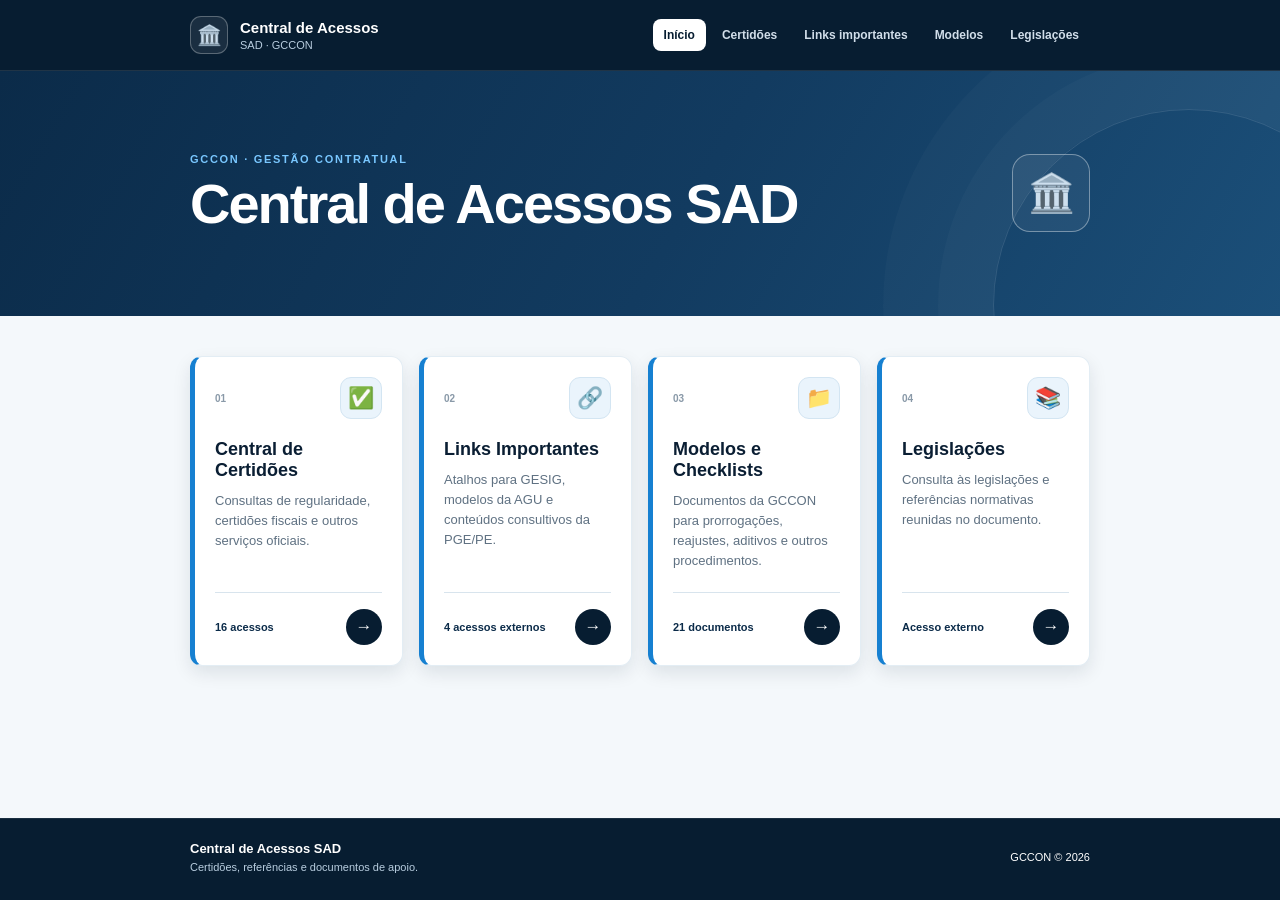
==== commit 0316cff1: "Add files via upload" ====
--- a/index.html
+++ b/index.html
@@ -2,4 +2,5 @@
 <a class="project-card" href="certidoes.html"><div class="project-top"><span class="project-number">01</span><span class="icon-box">✅</span></div><div class="project-body"><h3>Central de Certidões</h3><p>Consultas de regularidade, certidões fiscais e outros serviços oficiais.</p></div><div class="project-footer"><span>16 acessos</span><span class="round-arrow">→</span></div></a>
 <a class="project-card" href="links-importantes.html"><div class="project-top"><span class="project-number">02</span><span class="icon-box">🔗</span></div><div class="project-body"><h3>Links Importantes</h3><p>Atalhos para GESIG, modelos da AGU e conteúdos consultivos da PGE/PE.</p></div><div class="project-footer"><span>4 acessos externos</span><span class="round-arrow">→</span></div></a>
 <a class="project-card" href="modelos.html"><div class="project-top"><span class="project-number">03</span><span class="icon-box">📁</span></div><div class="project-body"><h3>Modelos e Checklists</h3><p>Documentos da GCCON para prorrogações, reajustes, aditivos e outros procedimentos.</p></div><div class="project-footer"><span>21 documentos</span><span class="round-arrow">→</span></div></a>
+<a class="project-card" href="https://docs.google.com/document/d/1Scb9C1qWNrUcBOqOeS8YR20FiJjlI9TKXhYJh_ZN8IU/edit?tab=t.0" target="_blank" rel="noopener noreferrer"><div class="project-top"><span class="project-number">04</span><span class="icon-box">📚</span></div><div class="project-body"><h3>Legislações</h3><p>Consulta às legislações e referências normativas reunidas no documento.</p></div><div class="project-footer"><span>Acesso externo</span><span class="round-arrow">→</span></div></a>
 </div></section></main><footer class="site-footer"><div class="page-width footer-inner"><div><strong>Central de Acessos SAD</strong><span>Certidões, referências e documentos de apoio.</span></div><div>GCCON © 2026</div></div></footer></body></html>
--- a/style.css
+++ b/style.css
@@ -45,9 +45,9 @@
 .page-intro p{max-width:620px;color:#d9e7f2;font-size:14px;line-height:1.55}
 .stat{padding:7px 11px;border:1px solid rgba(255,255,255,.32);border-radius:999px;background:rgba(255,255,255,.07);color:#fff;font-size:11px;font-weight:700;white-space:nowrap}
 
-/* Home cards: same 3-card structure */
+/* Home cards: 4-card structure */
 .home-content{width:min(900px,calc(100% - 40px));margin:40px auto 65px;padding:0}
-.project-grid{display:grid;grid-template-columns:repeat(3,minmax(0,1fr));gap:18px}
+.project-grid{display:grid;grid-template-columns:repeat(4,minmax(0,1fr));gap:16px}
 .project-card{min-height:270px;padding:20px;display:flex;flex-direction:column;border-left:5px solid var(--border);border-top:1px solid #e3edf4;border-right:1px solid #e3edf4;border-bottom:1px solid #e3edf4;border-radius:12px;background:#fff;box-shadow:0 7px 18px rgba(7,29,49,.10);transition:.2s}
 .project-card:hover{transform:translateY(-4px);box-shadow:0 13px 28px rgba(7,29,49,.16)}
 .project-top{display:flex;align-items:center;justify-content:space-between;gap:18px}.project-number{color:#8999a8;font-size:10px;font-weight:700}.icon-box{width:42px;height:42px;display:grid;place-items:center;flex-shrink:0;border:1px solid #d3e5f2;border-radius:11px;background:var(--blue-soft);font-size:21px}
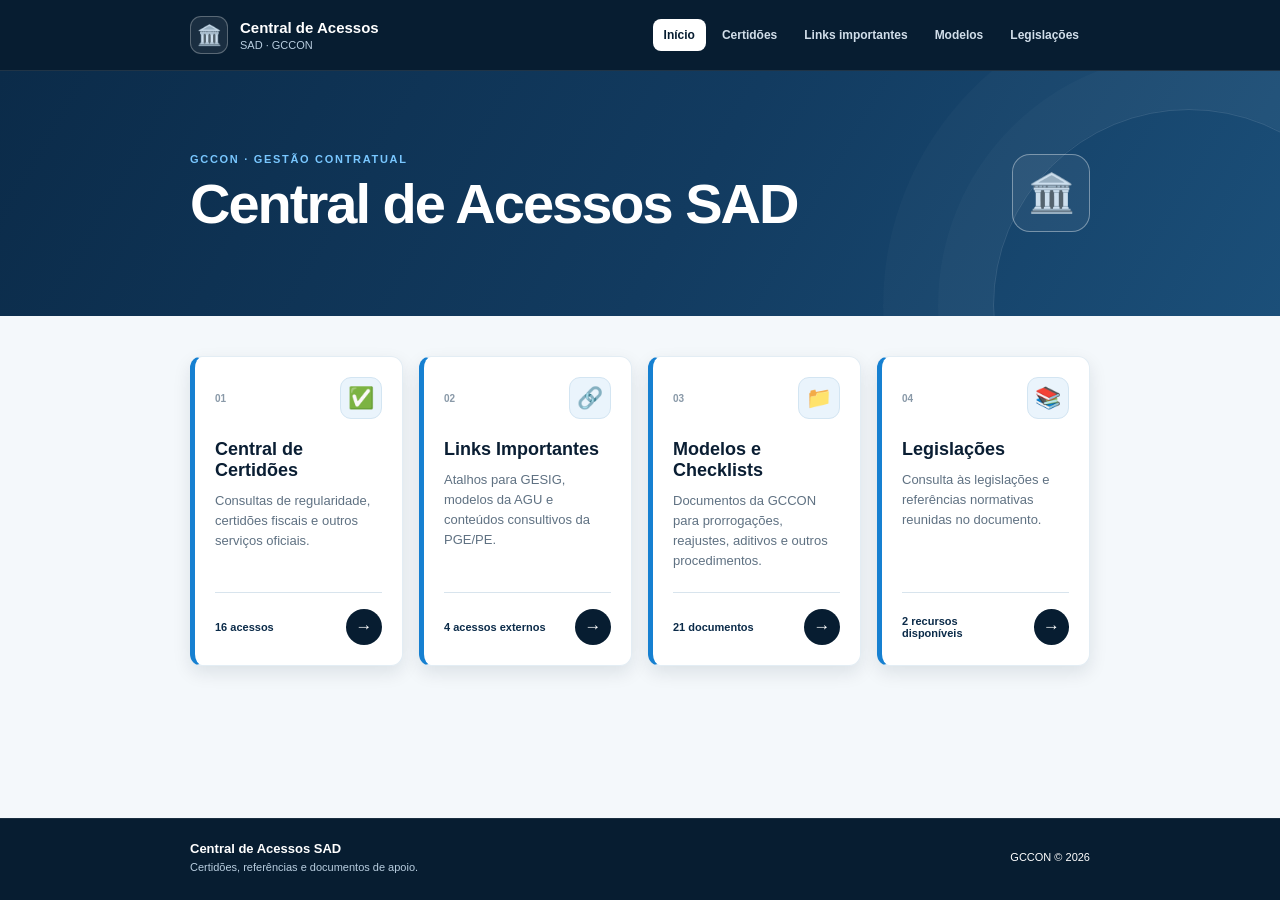
==== commit 734074c5: "Add files via upload" ====
--- a/index.html
+++ b/index.html
@@ -1,6 +1,6 @@
-<!DOCTYPE html><html lang="pt-BR"><head><meta charset="UTF-8"><meta name="viewport" content="width=device-width,initial-scale=1.0"><meta name="description" content="Central unificada de acessos SAD."><title>Central de Acessos SAD</title><link rel="stylesheet" href="style.css"></head><body><header class="site-header"><div class="page-width header-inner"><a class="brand" href="index.html"><span class="brand-icon">🏛️</span><span><strong>Central de Acessos</strong><small>SAD · GCCON</small></span></a><nav class="main-nav" aria-label="Navegação principal"><a class="active" href="index.html">Início</a><a  href="certidoes.html">Certidões</a><a  href="links-importantes.html">Links importantes</a><a  href="modelos.html">Modelos</a><a href="https://docs.google.com/document/d/1Scb9C1qWNrUcBOqOeS8YR20FiJjlI9TKXhYJh_ZN8IU/edit?tab=t.0" target="_blank" rel="noopener noreferrer">Legislações</a></nav></div></header><main><section class="hero"><div class="page-width hero-inner"><div><span class="eyebrow">GCCON · Gestão Contratual</span><h1>Central de Acessos SAD</h1></div><div class="hero-mark" aria-hidden="true">🏛️</div></div></section><section class="page-width home-content"><div class="project-grid">
+<!DOCTYPE html><html lang="pt-BR"><head><meta charset="UTF-8"><meta name="viewport" content="width=device-width,initial-scale=1.0"><meta name="description" content="Central unificada de acessos SAD."><title>Central de Acessos SAD</title><link rel="stylesheet" href="style.css"></head><body><header class="site-header"><div class="page-width header-inner"><a class="brand" href="index.html"><span class="brand-icon">🏛️</span><span><strong>Central de Acessos</strong><small>SAD · GCCON</small></span></a><nav class="main-nav" aria-label="Navegação principal"><a class="active" href="index.html">Início</a><a  href="certidoes.html">Certidões</a><a  href="links-importantes.html">Links importantes</a><a  href="modelos.html">Modelos</a><a href="legislacoes.html">Legislações</a></nav></div></header><main><section class="hero"><div class="page-width hero-inner"><div><span class="eyebrow">GCCON · Gestão Contratual</span><h1>Central de Acessos SAD</h1></div><div class="hero-mark" aria-hidden="true">🏛️</div></div></section><section class="page-width home-content"><div class="project-grid">
 <a class="project-card" href="certidoes.html"><div class="project-top"><span class="project-number">01</span><span class="icon-box">✅</span></div><div class="project-body"><h3>Central de Certidões</h3><p>Consultas de regularidade, certidões fiscais e outros serviços oficiais.</p></div><div class="project-footer"><span>16 acessos</span><span class="round-arrow">→</span></div></a>
 <a class="project-card" href="links-importantes.html"><div class="project-top"><span class="project-number">02</span><span class="icon-box">🔗</span></div><div class="project-body"><h3>Links Importantes</h3><p>Atalhos para GESIG, modelos da AGU e conteúdos consultivos da PGE/PE.</p></div><div class="project-footer"><span>4 acessos externos</span><span class="round-arrow">→</span></div></a>
 <a class="project-card" href="modelos.html"><div class="project-top"><span class="project-number">03</span><span class="icon-box">📁</span></div><div class="project-body"><h3>Modelos e Checklists</h3><p>Documentos da GCCON para prorrogações, reajustes, aditivos e outros procedimentos.</p></div><div class="project-footer"><span>21 documentos</span><span class="round-arrow">→</span></div></a>
-<a class="project-card" href="https://docs.google.com/document/d/1Scb9C1qWNrUcBOqOeS8YR20FiJjlI9TKXhYJh_ZN8IU/edit?tab=t.0" target="_blank" rel="noopener noreferrer"><div class="project-top"><span class="project-number">04</span><span class="icon-box">📚</span></div><div class="project-body"><h3>Legislações</h3><p>Consulta às legislações e referências normativas reunidas no documento.</p></div><div class="project-footer"><span>Acesso externo</span><span class="round-arrow">→</span></div></a>
+<a class="project-card" href="legislacoes.html"><div class="project-top"><span class="project-number">04</span><span class="icon-box">📚</span></div><div class="project-body"><h3>Legislações</h3><p>Consulta às legislações e referências normativas reunidas no documento.</p></div><div class="project-footer"><span>2 recursos disponíveis</span><span class="round-arrow">→</span></div></a>
 </div></section></main><footer class="site-footer"><div class="page-width footer-inner"><div><strong>Central de Acessos SAD</strong><span>Certidões, referências e documentos de apoio.</span></div><div>GCCON © 2026</div></div></footer></body></html>
